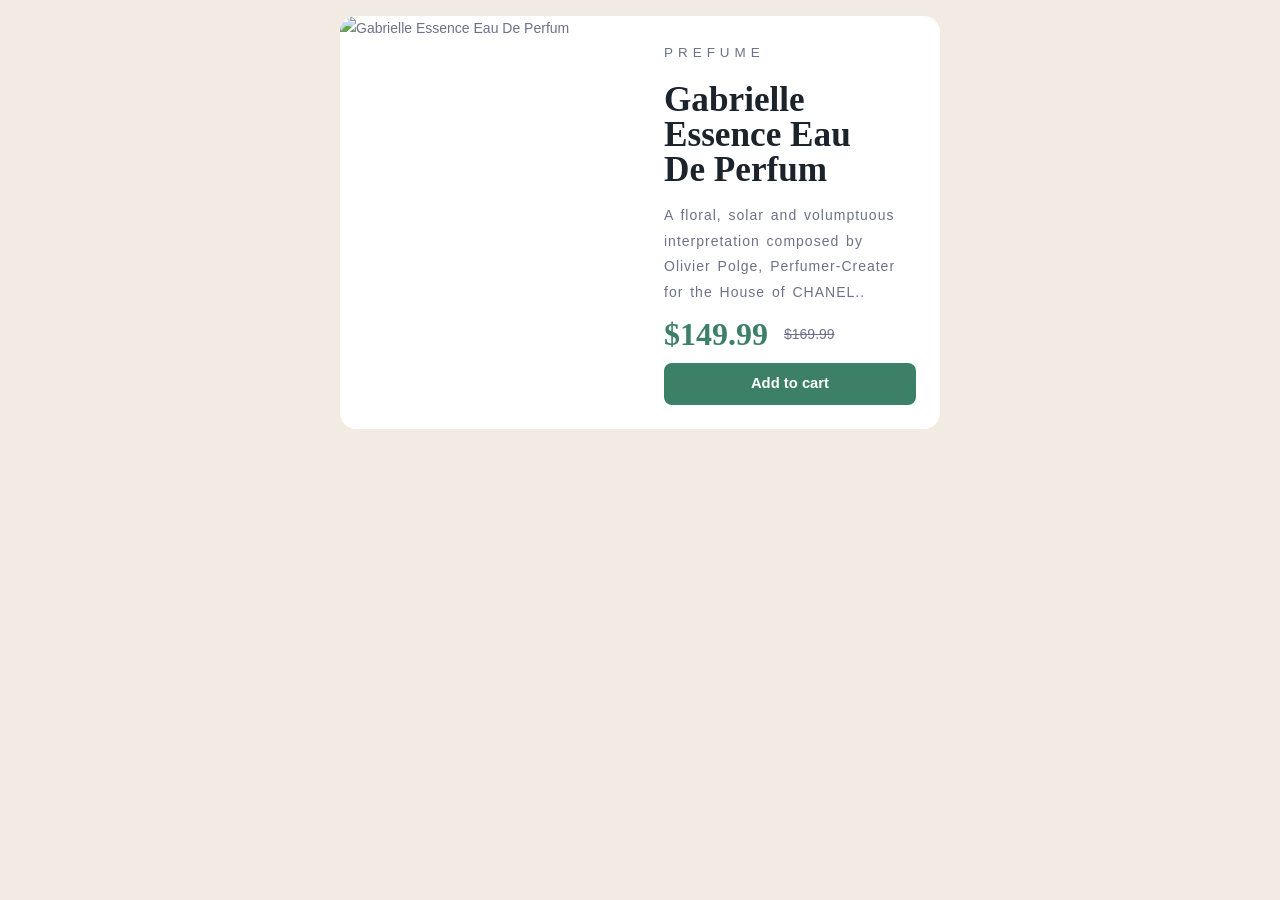
==== Responsive_Product_Preview_Card_Component/index.html @ aa31e26a "Added Responsive Product Preview Card Component" ====
<!DOCTYPE html>
<html lang="en">

<head>
    <meta charset="UTF-8">
    <meta name="viewport" content="width=device-width, initial-scale=1.0">
    <title>Document</title>
    <link rel="stylesheet" href="style.css">
</head>

<body>

    <main>
        <article class="product">
            <picture class="product__img">
                <source srcset="https://product-preview-card-wine-nine.vercel.app/img/image-product-desktop.jpg" media="(min-width: 600px)">
                <img src="https://encrypted-tbn0.gstatic.com/images?q=tbn:ANd9GcQirlw6X4AmUV-UF0WcH-WXYObjquSFunMm_F2lV5aeaT4FsbHTQ9DMyC0n&s=10"
                    alt="Gabrielle Essence Eau De Perfum">
            </picture>

            <div class="product_content">
                <p class="product_category">Prefume</p>

                <h1 class="product__title">Gabrielle Essence Eau De Perfum</h1>

                <p class="product_info">
                    A floral, solar and volumptuous interpretation composed by Olivier Polge,
                    Perfumer-Creater for the House of CHANEL..
                </p>

                <div class="flex-group">
                    <p class="product__price">
                        <span class="visually-hidden">Current price:</span>
                        $149.99
                    </p>
                    <p class="product__originel-price">
                        <span class="visually-hidden">Original price:</span>
                        <s>$169.99</s>
                    </p>

                </div>
                <button class="button" data-icon="shopping-cart">Add to cart</button>
            </div>

        </article>
    </main>
</body>

</html>
---- Responsive_Product_Preview_Card_Component/style.css ----
:root {
    --clr-primary-400: hsl(158, 36%, 37%);
    --clr-primary-500: hsl(158, 36%, 20%);
    --clr-secondary-200: hsl(30, 38%, 92%);

    --clr-neutral-900: hsl(212, 21%, 14%);
    --clr-neutral-400: hsl(228, 12%, 48%);
    --clr-neutral-100: hsl(0, 0%, 100%);

    --ff-accent: serif;
    --ff-base: sans-serif;

    --fw-reguler: 500;
    --fw-bold: 900;
}



/* 1. Use a more-intuitive box-sizing model */
*,
*::before,
*::after {
    box-sizing: border-box;
}

/* 2. Remove default margin */
*:not(dialog) {
    margin: 0;
}

/* 3. Enable keyword animations */
@media (prefers-reduced-motion: no-preference) {
    html {
        interpolate-size: allow-keywords;
    }
}


/* 6. Improve media defaults */
img,
picture,
video,
canvas,
svg {
    display: block;
    max-width: 100%;
}

/* 7. Inherit fonts for form controls */
input,
button,
textarea,
select {
    font: inherit;
}

/* 8. Avoid text overflows */
p,
h1,
h2,
h3,
h4,
h5,
h6 {
    overflow-wrap: break-word;
}

/* 9. Improve line wrapping */
p {
    text-wrap: pretty;
}

h1,
h2,
h3,
h4,
h5,
h6 {
    text-wrap: balance;
    line-height: 1;
}

body {
    /* 4. Increase line-height */
    /* line-height: 1.5; */
    /* 5. Improve text rendering */
    /* -webkit-font-smoothing: antialiased; */

    font-family: var(--ff-base);
    font-weight: var(--fw-reguler);
    color: var(--clr-neutral-400);
    font-size: 0.875rem;
    background-color: var(--clr-secondary-200);

    display: grid;
    place-content: center;
    margin: 1rem;

    line-height: 1.6rem;
}

.visually-hidden:not(:focus):not(:active) {
    position: absolute;
    width: 1px;
    height: 1px;
    padding: 0;
    margin: -1px;
    overflow: hidden;
    clip: rect(0, 0, 0, 0); /* Junya browsers sathi */
    clip-path: inset(50%);  /* Modern browsers sathi */
    border: 0;
    white-space: nowrap;
}

button{
    border: 0;
    display: inline-flex;
    align-items: center;
    justify-content: center;
    padding: 0.5rem 0.5rem;
    background-color: var(--clr-primary-400);
    color: var(--clr-neutral-100);
    font-size: 0.925rem;
    font-weight: var(--fw-bold);
    border-radius: 0.5rem;
    cursor: pointer;
    text-decoration: none;
}

button[data-icon="shopping-cart"]::before{
    content: "";
    /* height: 15px; */
    /* width: 16px; */
    /* background-image: url(); */
    /* background-color: purple; */
}

button:is(:hover, :focus){
    background-color: var(--clr-primary-500);
}

/* .product .product__img{
    max-height: 280px;
    overflow: hidden;
    display: flex;
    align-items: center;
    justify-content: center;
    object-fit: cover;
} */

.product{
    --content-padding: 1.5rem;
    --content-spacing: 1rem;

    display: grid;
    background-color: var(--clr-neutral-100);
    border-radius: 1rem;
    overflow: hidden;
    max-width: 600px;
}

@media(min-width:600px){
    .product{
        grid-template-columns: 1fr 1fr;
    }
}

.product_content{
    padding: var(--content-padding);
    display: grid;
    gap: var(--content-spacing);
}

.flex-group{
    display: flex;
    gap: var(--content-spacing);
}

.product_category{
    font-size: 0.84rem;
    letter-spacing: 5px;
    text-transform: uppercase;
}

.product__title{
    font-size: 2.2rem;
    font-family: var(--ff-accent);
    color: var(--clr-neutral-900);
}

.product_info{
    letter-spacing: 1px;
    word-spacing: 2px;
}

.product__price{
    font-size: 2rem;
    font-weight: var(--fw-bold);
    font-family: var(--ff-accent);
    color: var(--clr-primary-400);
}
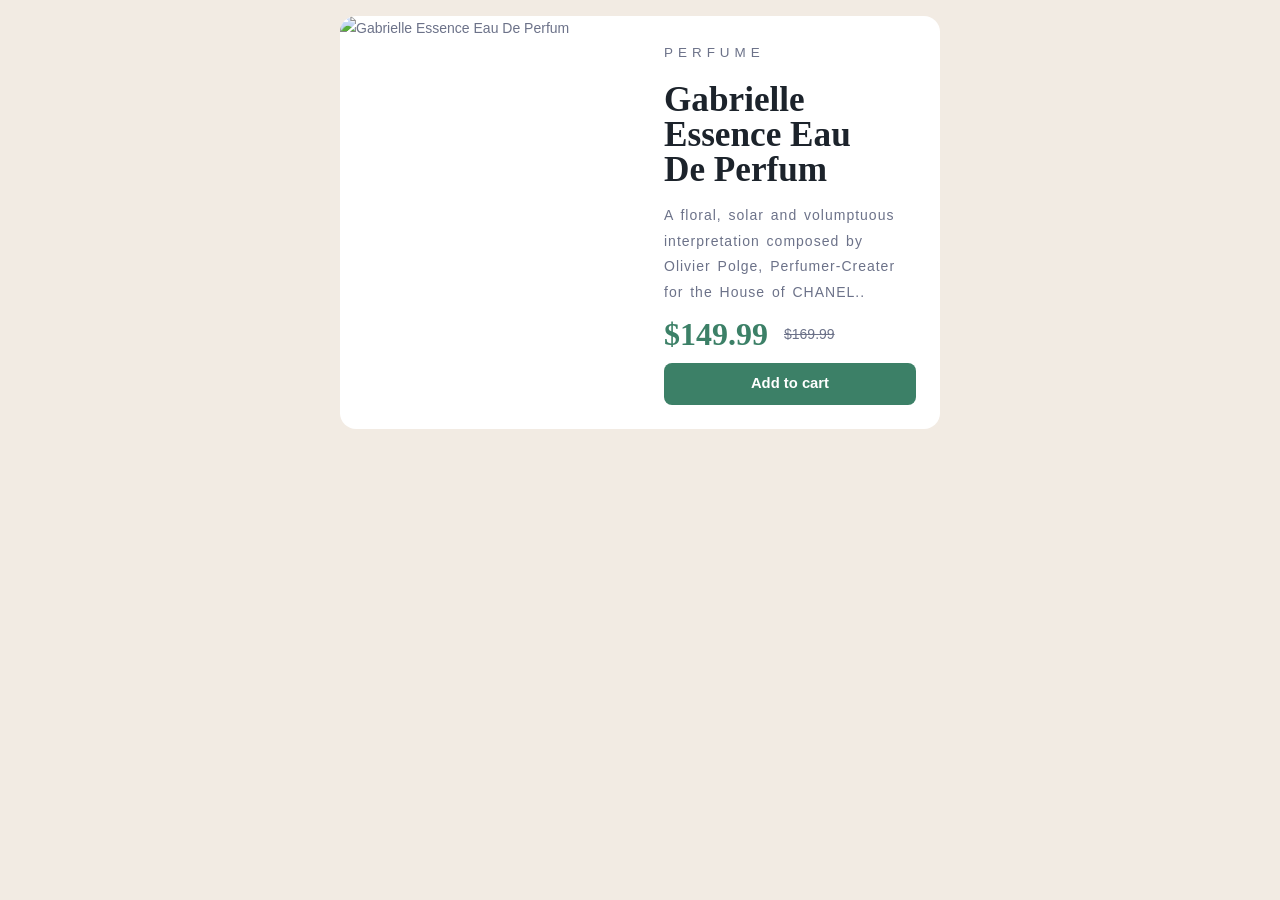
==== commit 4fa80035: "Add initial HTML" ====
--- a/Responsive_Product_Preview_Card_Component/index.html
+++ b/Responsive_Product_Preview_Card_Component/index.html
@@ -19,7 +19,7 @@
             </picture>
 
             <div class="product_content">
-                <p class="product_category">Prefume</p>
+                <p class="product_category">Perfume</p>
 
                 <h1 class="product__title">Gabrielle Essence Eau De Perfum</h1>
 
